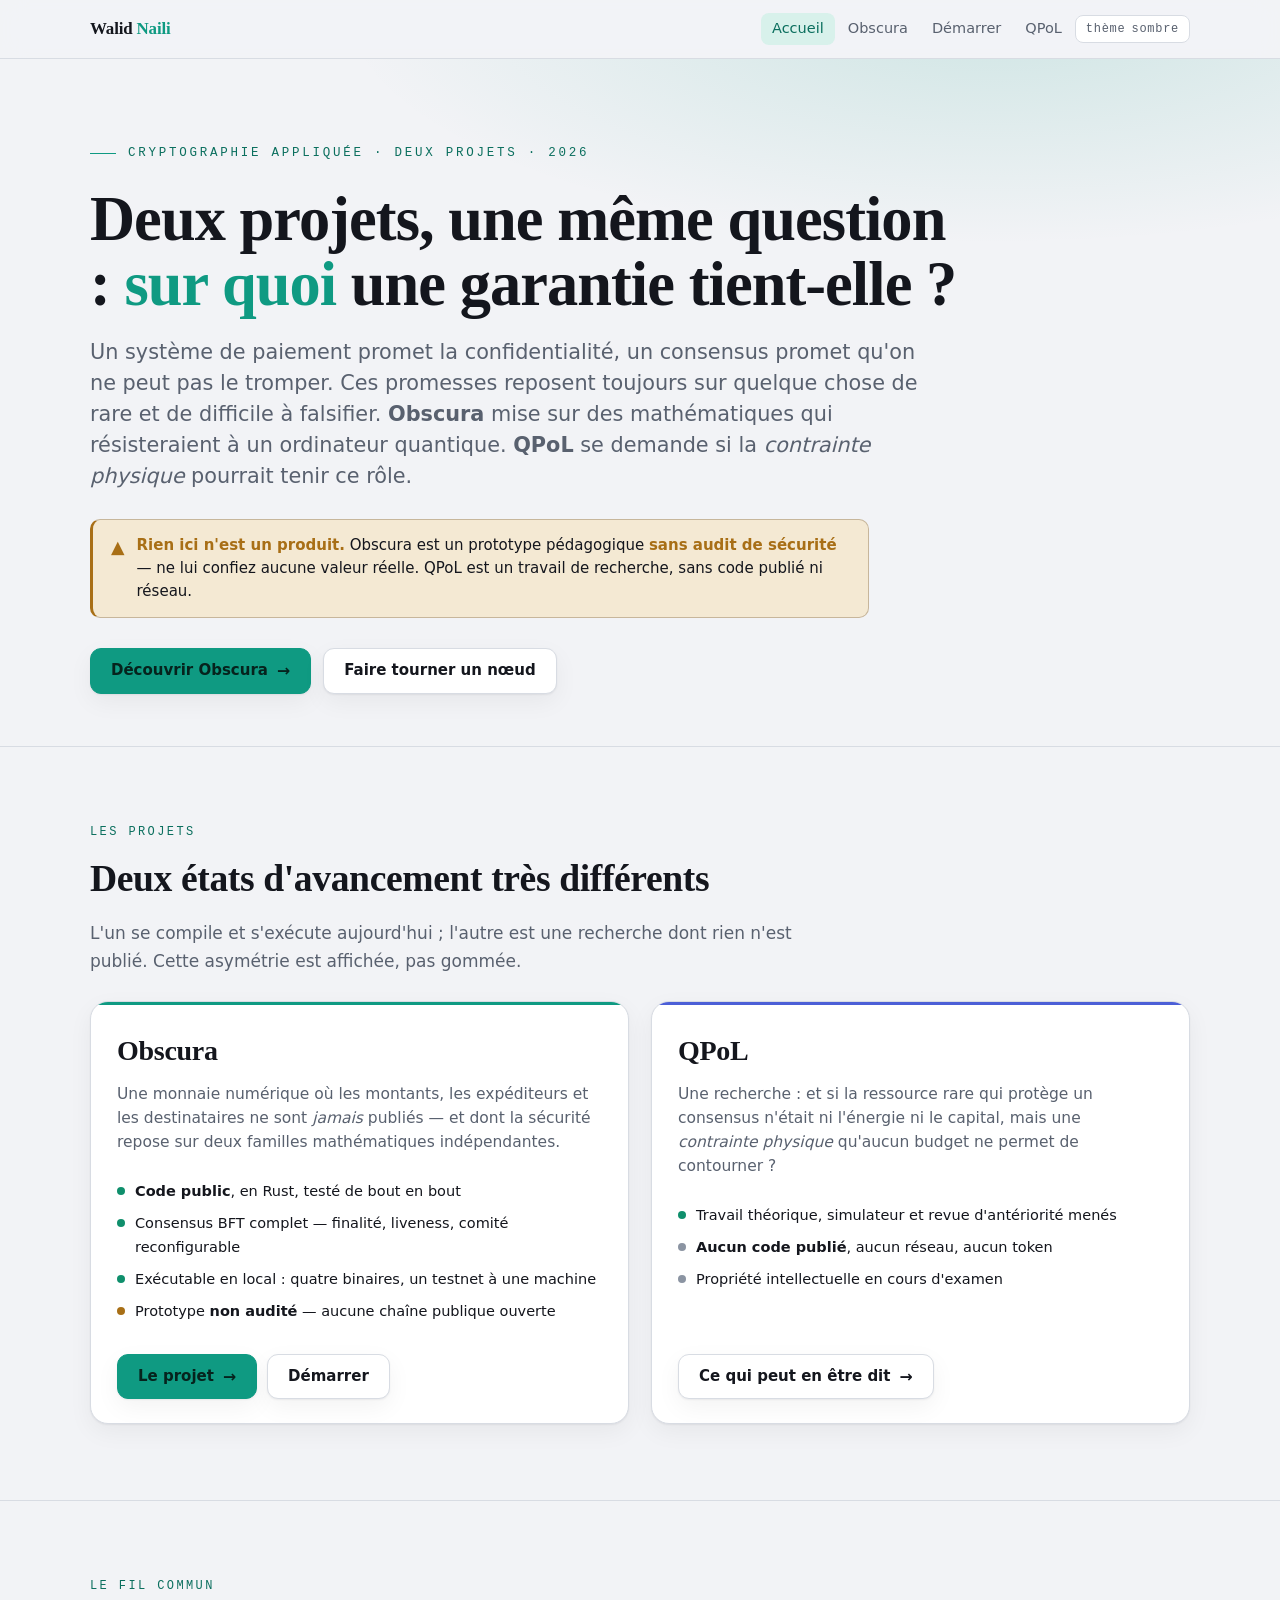
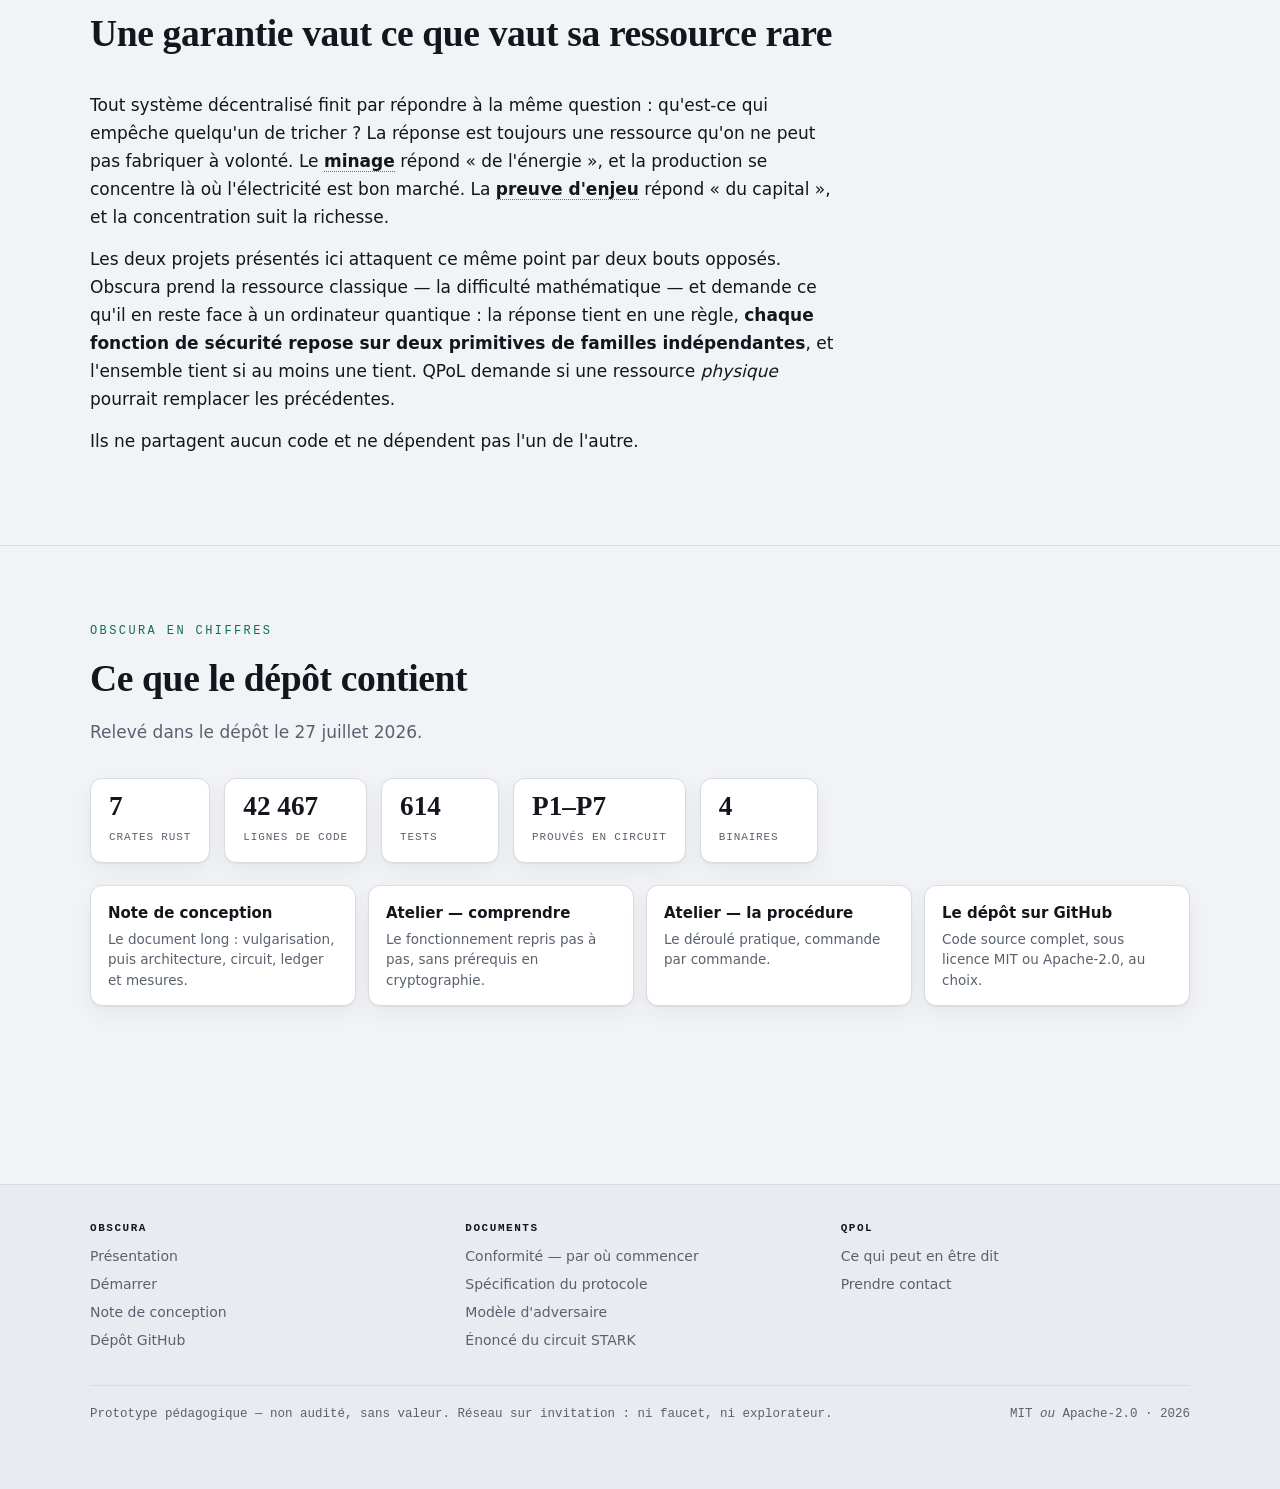
==== docs/index.html @ a866b787 "feat(site): site vitrine bilingue — pages françaises Quatre pages statiques servies depuis docs/ (Pa" ====
<!doctype html>
<html lang="fr">
<head>
<meta charset="utf-8">
<meta name="viewport" content="width=device-width, initial-scale=1">
<title>Walid Naili — Obscura &amp; QPoL, cryptographie appliquée</title>
<meta name="description" content="Deux projets de cryptographie appliquée : Obscura, prototype de monnaie post-quantique conçue pour la confidentialité (Rust, code public) ; QPoL, recherche sur la ressource rare qui protège un consensus.">
<meta name="color-scheme" content="light dark">
<link rel="stylesheet" href="assets/site.css">
</head>
<body>

<a class="skip" href="#contenu">Aller au contenu</a>

<div class="topbar">
  <div class="shell">
    <a class="brand" href="index.html">Walid <span>Naili</span></a>
    <nav class="topnav" aria-label="Navigation principale">
      <a href="index.html" aria-current="page">Accueil</a>
      <a href="obscura.html">Obscura</a>
      <a href="demarrer.html">Démarrer</a>
      <a href="qpol.html">QPoL</a>
      <button type="button" class="ctrl" data-theme-toggle aria-pressed="false">
        thème <span data-theme-label>sombre</span>
      </button>
    </nav>
  </div>
</div>

<header class="hero">
  <div class="shell">
    <p class="eyebrow rise">Cryptographie appliquée &middot; Deux projets &middot; 2026</p>
    <h1 class="title serif rise">Deux projets, une même question : <em>sur quoi</em> une garantie tient-elle&nbsp;?</h1>
    <p class="lede rise">
      Un système de paiement promet la confidentialité, un consensus promet qu'on ne peut
      pas le tromper. Ces promesses reposent toujours sur quelque chose de rare et de
      difficile à falsifier. <strong>Obscura</strong> mise sur des mathématiques qui
      résisteraient à un ordinateur quantique. <strong>QPoL</strong> se demande si la
      <em>contrainte physique</em> pourrait tenir ce rôle.
    </p>
    <div class="warn rise">
      <span class="ico" aria-hidden="true">▲</span>
      <p>
        <strong>Rien ici n'est un produit.</strong> Obscura est un prototype pédagogique
        <strong>sans audit de sécurité</strong> — ne lui confiez aucune valeur réelle.
        QPoL est un travail de recherche, sans code publié ni réseau.
      </p>
    </div>
    <div class="cta-row rise">
      <a class="btn primary" href="obscura.html">Découvrir Obscura <span class="arr" aria-hidden="true">→</span></a>
      <a class="btn" href="demarrer.html">Faire tourner un nœud</a>
    </div>
  </div>
</header>

<main id="contenu">

<section class="band">
  <div class="shell">
    <div class="band-head">
      <div class="k">Les projets</div>
      <h2 class="serif">Deux états d'avancement très différents</h2>
      <p class="sub">
        L'un se compile et s'exécute aujourd'hui ; l'autre est une recherche
        dont rien n'est publié. Cette asymétrie est affichée, pas gommée.
      </p>
    </div>

    <div class="projects">

      <article class="project">
        <h3 class="serif">Obscura</h3>
        <p class="tagline">
          Une monnaie numérique où les montants, les expéditeurs et les destinataires
          ne sont <em>jamais</em> publiés — et dont la sécurité repose sur deux familles
          mathématiques indépendantes.
        </p>
        <ul class="facts">
          <li><span class="dot done" aria-hidden="true"></span><span><strong>Code public</strong>, en Rust, testé de bout en bout</span></li>
          <li><span class="dot done" aria-hidden="true"></span><span>Consensus BFT complet — finalité, liveness, comité reconfigurable</span></li>
          <li><span class="dot done" aria-hidden="true"></span><span>Exécutable en local : quatre binaires, un testnet à une machine</span></li>
          <li><span class="dot attn" aria-hidden="true"></span><span>Prototype <strong>non audité</strong> — aucune chaîne publique ouverte</span></li>
        </ul>
        <div class="foot">
          <a class="btn primary" href="obscura.html">Le projet <span class="arr" aria-hidden="true">→</span></a>
          <a class="btn" href="demarrer.html">Démarrer</a>
        </div>
      </article>

      <article class="project qpol-scope">
        <h3 class="serif">QPoL</h3>
        <p class="tagline">
          Une recherche : et si la ressource rare qui protège un consensus n'était ni
          l'énergie ni le capital, mais une <em>contrainte physique</em> qu'aucun budget
          ne permet de contourner&nbsp;?
        </p>
        <ul class="facts">
          <li><span class="dot done" aria-hidden="true"></span><span>Travail théorique, simulateur et revue d'antériorité menés</span></li>
          <li><span class="dot todo" aria-hidden="true"></span><span><strong>Aucun code publié</strong>, aucun réseau, aucun token</span></li>
          <li><span class="dot todo" aria-hidden="true"></span><span>Propriété intellectuelle en cours d'examen</span></li>
        </ul>
        <div class="foot">
          <a class="btn" href="qpol.html">Ce qui peut en être dit <span class="arr" aria-hidden="true">→</span></a>
        </div>
      </article>

    </div>
  </div>
</section>

<section class="band">
  <div class="shell">
    <div class="band-head">
      <div class="k">Le fil commun</div>
      <h2 class="serif">Une garantie vaut ce que vaut sa ressource rare</h2>
    </div>
    <div class="col">
      <p>
        Tout système décentralisé finit par répondre à la même question : qu'est-ce qui
        empêche quelqu'un de tricher&nbsp;? La réponse est toujours une ressource qu'on ne
        peut pas fabriquer à volonté. Le <em class="term">minage</em> répond « de l'énergie »,
        et la production se concentre là où l'électricité est bon marché. La
        <em class="term">preuve d'enjeu</em> répond « du capital », et la concentration suit
        la richesse.
      </p>
      <p>
        Les deux projets présentés ici attaquent ce même point par deux bouts opposés.
        Obscura prend la ressource classique — la difficulté mathématique — et demande ce
        qu'il en reste face à un ordinateur quantique : la réponse tient en une règle,
        <strong>chaque fonction de sécurité repose sur deux primitives de familles
        indépendantes</strong>, et l'ensemble tient si au moins une tient. QPoL demande si
        une ressource <em>physique</em> pourrait remplacer les précédentes.
      </p>
      <p>
        Ils ne partagent aucun code et ne dépendent pas l'un de l'autre.
      </p>
    </div>
  </div>
</section>

<section class="band">
  <div class="shell">
    <div class="band-head">
      <div class="k">Obscura en chiffres</div>
      <h2 class="serif">Ce que le dépôt contient</h2>
      <p class="sub">Relevé dans le dépôt le 27 juillet 2026.</p>
    </div>
    <div class="stat-row">
      <div class="stat"><b>7</b><span>crates Rust</span></div>
      <div class="stat"><b>42&nbsp;467</b><span>lignes de code</span></div>
      <div class="stat"><b>614</b><span>tests</span></div>
      <div class="stat"><b>P1–P7</b><span>prouvés en circuit</span></div>
      <div class="stat"><b>4</b><span>binaires</span></div>
    </div>
    <div class="linklist">
      <a href="obscura-overview.html">
        <span class="n">Note de conception</span>
        <span class="d">Le document long : vulgarisation, puis architecture, circuit, ledger et mesures.</span>
      </a>
      <a href="obscura-atelier.html">
        <span class="n">Atelier — comprendre</span>
        <span class="d">Le fonctionnement repris pas à pas, sans prérequis en cryptographie.</span>
      </a>
      <a href="obscura-atelier-pratique.html">
        <span class="n">Atelier — la procédure</span>
        <span class="d">Le déroulé pratique, commande par commande.</span>
      </a>
      <a href="https://github.com/nailiwalid-del/obscura">
        <span class="n">Le dépôt sur GitHub</span>
        <span class="d">Code source complet, sous licence MIT ou Apache-2.0, au choix.</span>
      </a>
    </div>
  </div>
</section>

</main>

<footer class="footer">
  <div class="shell">
    <div class="cols">
      <div>
        <h5>Obscura</h5>
        <ul>
          <li><a href="obscura.html">Présentation</a></li>
          <li><a href="demarrer.html">Démarrer</a></li>
          <li><a href="obscura-overview.html">Note de conception</a></li>
          <li><a href="https://github.com/nailiwalid-del/obscura">Dépôt GitHub</a></li>
        </ul>
      </div>
      <div>
        <h5>Documents</h5>
        <ul>
          <li><a href="https://github.com/nailiwalid-del/obscura/blob/master/docs/CONFORMITE.md">Conformité — par où commencer</a></li>
          <li><a href="https://github.com/nailiwalid-del/obscura/blob/master/docs/PROTOCOL.md">Spécification du protocole</a></li>
          <li><a href="https://github.com/nailiwalid-del/obscura/blob/master/docs/THREAT_MODEL.md">Modèle d'adversaire</a></li>
          <li><a href="https://github.com/nailiwalid-del/obscura/blob/master/docs/STARK_STATEMENT.md">Énoncé du circuit STARK</a></li>
        </ul>
      </div>
      <div>
        <h5>QPoL</h5>
        <ul>
          <li><a href="qpol.html">Ce qui peut en être dit</a></li>
          <li><a href="https://github.com/nailiwalid-del">Prendre contact</a></li>
        </ul>
      </div>
    </div>
    <div class="bottom">
      <span class="mono">Prototype pédagogique — non audité, sans valeur. Réseau sur invitation : ni faucet, ni explorateur.</span>
      <span class="mono">MIT <em>ou</em> Apache-2.0 &middot; <span data-year>2026</span></span>
    </div>
  </div>
</footer>

<script src="assets/site.js"></script>
</body>
</html>
---- docs/assets/site.css ----
/* ============================================================================
   Site vitrine Obscura + QPoL — feuille partagée.

   Les jetons (couleurs, typo, ombres) sont REPRIS de docs/obscura-overview.html
   pour qu'un visiteur qui passe du site à l'overview ne change pas d'univers
   visuel. Ne pas les diverger sans changer les deux.

   Aucune dépendance externe : polices système uniquement, aucun CDN, aucun
   @import distant. Le site doit s'ouvrir en file:// comme en https://.
   ========================================================================= */

:root{
  --ink:#14161d; --paper:#f2f3f6; --surface:#ffffff; --surface-2:#e9ebf0;
  --muted:#59616f; --line:#d8dce3; --accent:#0f9a82; --accent-ink:#0b6f5e;
  --accent-soft:#d8f1eb; --secret:#a86f16; --secret-soft:#f4e9d3;
  --done:#0f8f6c; --pending:#8b94a2; --code-bg:#eef1f5;
  --shadow:0 1px 2px rgba(20,22,29,.06),0 8px 24px rgba(20,22,29,.05);
  /* QPoL — teinte FROIDE, volontairement distincte du teal d'Obscura :
     les deux projets ne partagent aucun code, la couleur ne doit pas
     laisser croire que QPoL est un module d'Obscura. */
  --qpol:#4c5fd7; --qpol-ink:#3547b8; --qpol-soft:#e0e4fb;
  --on-accent:#06231d; --on-qpol:#ffffff;
}
@media (prefers-color-scheme:dark){
  :root{
    --ink:#e7eaf1; --paper:#0c0e13; --surface:#14171f; --surface-2:#1b1f2a;
    --muted:#98a2b2; --line:#272c38; --accent:#2fd0b0; --accent-ink:#54e0c4;
    --accent-soft:#123029; --secret:#e2ac52; --secret-soft:#2b2415;
    --done:#33c99a; --pending:#69727f; --code-bg:#161a22;
    --shadow:0 1px 2px rgba(0,0,0,.4),0 10px 30px rgba(0,0,0,.35);
    --qpol:#8b9bff; --qpol-ink:#a6b2ff; --qpol-soft:#1a1e3a;
    --on-accent:#06231d; --on-qpol:#0a0d1f;
  }
}
:root[data-theme="light"]{
  --ink:#14161d; --paper:#f2f3f6; --surface:#ffffff; --surface-2:#e9ebf0;
  --muted:#59616f; --line:#d8dce3; --accent:#0f9a82; --accent-ink:#0b6f5e;
  --accent-soft:#d8f1eb; --secret:#a86f16; --secret-soft:#f4e9d3;
  --done:#0f8f6c; --pending:#8b94a2; --code-bg:#eef1f5;
  --shadow:0 1px 2px rgba(20,22,29,.06),0 8px 24px rgba(20,22,29,.05);
  --qpol:#4c5fd7; --qpol-ink:#3547b8; --qpol-soft:#e0e4fb;
  --on-accent:#06231d; --on-qpol:#ffffff;
}
:root[data-theme="dark"]{
  --ink:#e7eaf1; --paper:#0c0e13; --surface:#14171f; --surface-2:#1b1f2a;
  --muted:#98a2b2; --line:#272c38; --accent:#2fd0b0; --accent-ink:#54e0c4;
  --accent-soft:#123029; --secret:#e2ac52; --secret-soft:#2b2415;
  --done:#33c99a; --pending:#69727f; --code-bg:#161a22;
  --shadow:0 1px 2px rgba(0,0,0,.4),0 10px 30px rgba(0,0,0,.35);
  --qpol:#8b9bff; --qpol-ink:#a6b2ff; --qpol-soft:#1a1e3a;
    --on-accent:#06231d; --on-qpol:#0a0d1f;
}

/* Portée QPoL : bascule l'accent local sans dupliquer les composants. */
.qpol-scope{--accent:var(--qpol); --accent-ink:var(--qpol-ink); --accent-soft:var(--qpol-soft); --on-accent:var(--on-qpol)}

*{box-sizing:border-box}
html{scroll-behavior:smooth}
@media (prefers-reduced-motion:reduce){html{scroll-behavior:auto}}
body{
  margin:0; background:var(--paper); color:var(--ink); min-height:100vh;
  font-family:-apple-system,system-ui,"Segoe UI",Roboto,sans-serif;
  font-size:17px; line-height:1.65; -webkit-font-smoothing:antialiased;
}
.serif{font-family:Georgia,"Iowan Old Style","Times New Roman",serif}
.mono{font-family:ui-monospace,"SF Mono","Cascadia Code",Menlo,Consolas,monospace}
.shell{max-width:1180px; margin:0 auto; padding:0 clamp(18px,4vw,40px)}
.col{max-width:70ch}
img{max-width:100%; height:auto}

a{color:var(--accent-ink)}
a:hover{text-decoration-thickness:2px}
:focus-visible{outline:2px solid var(--accent); outline-offset:2px; border-radius:3px}

/* Saut au contenu — premier élément focusable, invisible jusqu'au focus. */
.skip{
  position:absolute; left:-9999px; top:0; z-index:100;
  background:var(--surface); color:var(--ink); padding:10px 16px;
  border:1px solid var(--accent); border-radius:0 0 10px 0;
}
.skip:focus{left:0}

/* ---------------------------------------------------------------- chrome -- */
.topbar{
  position:sticky; top:0; z-index:50;
  background:color-mix(in srgb,var(--paper) 88%,transparent);
  backdrop-filter:saturate(180%) blur(12px);
  border-bottom:1px solid var(--line);
}
.topbar .shell{display:flex; align-items:center; gap:18px; min-height:58px; flex-wrap:wrap}
.brand{
  font-family:Georgia,serif; font-weight:700; font-size:1.06rem;
  text-decoration:none; color:var(--ink); letter-spacing:-.01em; margin-right:2px;
}
.brand span{color:var(--accent)}
.topnav{display:flex; gap:2px; flex-wrap:wrap; margin-left:auto; align-items:center}
.topnav a{
  text-decoration:none; color:var(--muted); font-size:14.5px;
  padding:7px 11px; border-radius:8px; line-height:1.2;
}
.topnav a:hover{color:var(--ink); background:var(--surface-2)}
.topnav a[aria-current="page"]{color:var(--accent-ink); background:var(--accent-soft)}
.topnav a.off{color:var(--pending); cursor:default}
.topnav a.off:hover{background:transparent; color:var(--pending)}

.ctrl{
  font-family:ui-monospace,Menlo,monospace; font-size:12px; letter-spacing:.06em;
  background:var(--surface); color:var(--muted); border:1px solid var(--line);
  border-radius:8px; padding:6px 10px; cursor:pointer; line-height:1.2;
  text-decoration:none; display:inline-flex; align-items:center; gap:6px;
}
.ctrl:hover{color:var(--ink); border-color:var(--accent)}

/* ------------------------------------------------------------------ hero -- */
header.hero{
  border-bottom:1px solid var(--line);
  background:
    radial-gradient(1100px 400px at 78% -8%, color-mix(in srgb, var(--accent) 16%, transparent), transparent 60%),
    var(--paper);
}
.hero .shell{padding-top:clamp(40px,8vw,84px); padding-bottom:clamp(32px,5vw,52px)}
.eyebrow{
  font-family:ui-monospace,Menlo,monospace; font-size:12.5px; letter-spacing:.22em;
  text-transform:uppercase; color:var(--accent-ink); margin:0 0 22px;
  display:flex; align-items:center; gap:12px;
}
.eyebrow::before{content:""; width:26px; height:1px; background:var(--accent); flex:none}
h1.title{
  font-family:Georgia,serif; font-weight:700; letter-spacing:-.015em;
  font-size:clamp(2.1rem,5.6vw,3.9rem); line-height:1.05; margin:0; text-wrap:balance;
}
h1.title em{font-style:normal; color:var(--accent)}
.lede{
  font-size:clamp(1.06rem,2.1vw,1.3rem); color:var(--muted);
  max-width:64ch; margin:20px 0 0; line-height:1.5;
}

/* Bandeau d'avertissement — en HERO, jamais en pied de page. C'est une
   contrainte de cadrage (prototype non audité), pas une décoration. */
.warn{
  display:flex; gap:12px; align-items:flex-start; margin:26px 0 0;
  background:var(--secret-soft); border:1px solid color-mix(in srgb,var(--secret) 35%,var(--line));
  border-left:3px solid var(--secret); border-radius:10px; padding:14px 18px;
  max-width:72ch;
}
.warn .ico{color:var(--secret); font-size:1.1rem; line-height:1.5; flex:none}
.warn p{margin:0; font-size:15px; line-height:1.55}
.warn strong{color:var(--secret)}

.stat-row{display:flex; flex-wrap:wrap; gap:14px; margin-top:32px}
.stat{background:var(--surface); border:1px solid var(--line); border-radius:12px; padding:14px 18px; box-shadow:var(--shadow); min-width:118px}
.stat b{display:block; font-family:Georgia,serif; font-size:1.7rem; line-height:1; font-variant-numeric:tabular-nums}
.stat span{font-family:ui-monospace,Menlo,monospace; font-size:11px; letter-spacing:.08em; text-transform:uppercase; color:var(--muted)}
.stat small{font-size:.5em; font-family:-apple-system,system-ui,sans-serif}

.cta-row{display:flex; flex-wrap:wrap; gap:12px; margin-top:30px}
.btn{
  display:inline-flex; align-items:center; gap:9px; text-decoration:none;
  border-radius:11px; padding:12px 20px; font-size:15px; font-weight:600;
  border:1px solid var(--line); background:var(--surface); color:var(--ink);
  box-shadow:var(--shadow); line-height:1.3;
}
.btn:hover{border-color:var(--accent)}
/* La couleur du TEXTE sur fond accentué suit la palette, elle n'est pas figée :
   le teal d'Obscura est clair et veut de l'encre sombre, l'indigo de QPoL est
   sombre et veut du blanc. Un `color` en dur ici tombait à 3,1:1 sur QPoL. */
.btn.primary{background:var(--accent); border-color:var(--accent); color:var(--on-accent)}
.btn.primary:hover{filter:brightness(1.06)}
.btn .arr{font-size:1.05em; line-height:1}

/* ----------------------------------------------------------------- corps -- */
main{padding-bottom:80px; min-width:0}
section.band{padding:clamp(44px,7vw,76px) 0; border-bottom:1px solid var(--line)}
section.band:last-of-type{border-bottom:none}
.band-head{margin-bottom:26px; max-width:72ch}
.band-head .k{font-family:ui-monospace,Menlo,monospace; font-size:12px; letter-spacing:.2em; text-transform:uppercase; color:var(--accent-ink)}
.band-head h2{font-family:Georgia,serif; font-weight:700; font-size:clamp(1.6rem,3.6vw,2.35rem); margin:.15em 0 0; letter-spacing:-.01em; text-wrap:balance}
.band-head .sub{color:var(--muted); margin:.5em 0 0; max-width:66ch}

h3{font-family:Georgia,serif; font-weight:700; font-size:1.4rem; margin:40px 0 4px; letter-spacing:-.01em; scroll-margin-top:74px}
h4{font-size:1.05rem; margin:24px 0 2px; font-weight:650}
p{margin:14px 0}
ul,ol{padding-left:1.3em} li{margin:7px 0}
.col p,.col ul,.col ol{max-width:70ch}
em.term{font-style:normal; font-weight:600; color:var(--ink); border-bottom:1.5px dotted var(--accent)}
code{font-family:ui-monospace,Menlo,monospace; font-size:.86em; background:var(--code-bg); padding:.12em .4em; border-radius:5px; border:1px solid var(--line)}

/* --------------------------------------------------------------- cartes --- */
.cards{display:grid; grid-template-columns:repeat(auto-fit,minmax(min(230px,100%),1fr)); gap:16px; margin:24px 0}
.card{background:var(--surface); border:1px solid var(--line); border-radius:14px; padding:20px; box-shadow:var(--shadow)}
.card .ico{font-size:1.5rem; line-height:1}
.card h4{margin:12px 0 2px; font-family:Georgia,serif; font-size:1.15rem}
.card p{margin:6px 0 0; font-size:15px; color:var(--muted); line-height:1.55}

/* Carte de projet — l'élément central du hub. */
.projects{display:grid; grid-template-columns:repeat(auto-fit,minmax(min(300px,100%),1fr)); gap:22px; margin:8px 0 0}
.project{
  position:relative; display:flex; flex-direction:column;
  background:var(--surface); border:1px solid var(--line); border-radius:18px;
  padding:26px 26px 24px; box-shadow:var(--shadow); overflow:hidden;
}
.project::before{content:""; position:absolute; inset:0 0 auto 0; height:3px; background:var(--accent)}
.project h3{margin:0; font-size:1.75rem}
.project .tagline{color:var(--muted); margin:8px 0 0; font-size:15.5px; line-height:1.55}
.project .facts{list-style:none; padding:0; margin:18px 0 0}
.project .facts li{display:flex; gap:10px; align-items:baseline; font-size:14.5px; margin:8px 0}
.project .facts .dot{width:8px; height:8px; border-radius:50%; flex:none; transform:translateY(-1px)}
.project .foot{margin-top:auto; padding-top:22px; display:flex; gap:10px; flex-wrap:wrap}

/* -------------------------------------------------------------- callouts -- */
.callout{border:1px solid var(--line); border-left:3px solid var(--accent); background:var(--surface); border-radius:10px; padding:16px 20px; margin:22px 0; box-shadow:var(--shadow); max-width:72ch}
.callout.secret{border-left-color:var(--secret)}
.callout .lab{font-family:ui-monospace,Menlo,monospace; font-size:11px; letter-spacing:.14em; text-transform:uppercase; color:var(--accent-ink); display:block; margin-bottom:6px}
.callout.secret .lab{color:var(--secret)}
.callout p:first-of-type{margin-top:0} .callout p:last-child{margin-bottom:0}

/* ------------------------------------------------------------------ code -- */
.cmd{position:relative; margin:18px 0; max-width:none}
.cmd-head{
  display:flex; align-items:center; gap:10px; justify-content:space-between;
  background:var(--surface-2); border:1px solid var(--line); border-bottom:none;
  border-radius:12px 12px 0 0; padding:8px 12px 8px 15px;
}
.cmd-head .t{font-family:ui-monospace,Menlo,monospace; font-size:11.5px; letter-spacing:.1em; text-transform:uppercase; color:var(--muted)}
.cmd pre{
  margin:0; overflow-x:auto; background:var(--code-bg);
  border:1px solid var(--line); border-radius:0 0 12px 12px;
  padding:16px 18px; font-size:13.6px; line-height:1.65;
}
.cmd pre code{background:none; border:none; padding:0; font-size:inherit; white-space:pre}
.cmd pre .c{color:var(--muted)}                   /* commentaire */
.cmd pre .p{color:var(--accent-ink); font-weight:600} /* nom de binaire */
.copy{
  font-family:ui-monospace,Menlo,monospace; font-size:11px; letter-spacing:.06em;
  background:var(--surface); color:var(--muted); border:1px solid var(--line);
  border-radius:7px; padding:5px 10px; cursor:pointer; flex:none;
}
.copy:hover{color:var(--accent-ink); border-color:var(--accent)}
.copy[data-done="1"]{color:var(--done); border-color:var(--done)}

/* --------------------------------------------------------------- tableau -- */
.tbl-wrap{overflow-x:auto; margin:22px 0; border:1px solid var(--line); border-radius:12px; box-shadow:var(--shadow)}
table{border-collapse:collapse; width:100%; font-size:14.5px; background:var(--surface)}
th,td{text-align:left; padding:11px 15px; border-bottom:1px solid var(--line); vertical-align:top}
th{font-family:ui-monospace,Menlo,monospace; font-size:11px; letter-spacing:.08em; text-transform:uppercase; color:var(--muted); background:var(--surface-2)}
tr:last-child td{border-bottom:none}
td code{white-space:nowrap}

/* ---------------------------------------------------------------- limites -- */
.limits{counter-reset:lim; margin:24px 0; display:grid; gap:14px}
.limit{
  position:relative; background:var(--surface); border:1px solid var(--line);
  border-radius:13px; padding:18px 20px 18px 58px; box-shadow:var(--shadow); max-width:74ch;
}
.limit::before{
  counter-increment:lim; content:counter(lim);
  position:absolute; left:18px; top:18px;
  font-family:Georgia,serif; font-size:1.3rem; font-weight:700; line-height:1;
  color:var(--secret); width:26px; text-align:center;
}
.limit h4{margin:0 0 4px; font-size:1.02rem}
.limit p{margin:0; font-size:14.8px; color:var(--muted); line-height:1.6}
.limit p + p{margin-top:8px}

/* ------------------------------------------------------------------ tags -- */
.tag{display:inline-block; font-family:ui-monospace,Menlo,monospace; font-size:11px; padding:2px 9px; border-radius:20px; border:1px solid var(--line); background:var(--surface-2); color:var(--muted); letter-spacing:.05em}
.tag.ok{color:var(--done); border-color:color-mix(in srgb,var(--done) 40%,var(--line))}
.tag.wip{color:var(--secret); border-color:color-mix(in srgb,var(--secret) 40%,var(--line))}
.dot{width:9px; height:9px; border-radius:50%; flex:none; display:inline-block}
.dot.done{background:var(--done)} .dot.todo{background:var(--pending)}
/* `attn`, PAS `warn` : `.warn` est le bandeau d'avertissement du hero
   (display:flex + padding) et écraserait la taille de la pastille. */
.dot.attn{background:var(--secret)}

.steps{counter-reset:st; list-style:none; padding:0; margin:24px 0; display:grid; gap:0}
/* min-width:0 — un élément de grille vaut `min-width:auto` par défaut et refuse
   donc de descendre sous la taille min-content de son contenu. Sans ça, un bloc
   de commande long élargit la ligne et fait défiler LA PAGE au lieu du bloc. */
.steps > li{position:relative; padding:0 0 26px 42px; border-left:2px solid var(--line); margin:0; min-width:0}
.steps > li > *{min-width:0}
.steps > li:last-child{border-left-color:transparent; padding-bottom:0}
.steps > li::before{
  counter-increment:st; content:counter(st);
  position:absolute; left:-15px; top:-2px; width:28px; height:28px;
  border-radius:50%; background:var(--surface); border:1px solid var(--accent);
  color:var(--accent-ink); font-family:ui-monospace,Menlo,monospace; font-size:12.5px;
  display:flex; align-items:center; justify-content:center; font-weight:700;
}
.steps > li h4{margin:0 0 2px; font-size:1.06rem}
.steps > li > p{margin:6px 0}

/* ----------------------------------------------------------------- liens -- */
.linklist{display:grid; grid-template-columns:repeat(auto-fit,minmax(min(250px,100%),1fr)); gap:12px; margin:22px 0}
.linklist a{
  display:block; text-decoration:none; background:var(--surface);
  border:1px solid var(--line); border-radius:12px; padding:15px 17px; box-shadow:var(--shadow);
}
.linklist a:hover{border-color:var(--accent)}
.linklist .n{display:block; color:var(--ink); font-weight:650; font-size:15px}
.linklist .d{display:block; color:var(--muted); font-size:13.5px; margin-top:3px; line-height:1.5}

/* ------------------------------------------------------------------ pied -- */
.footer{border-top:1px solid var(--line); padding:34px 0 64px; color:var(--muted); font-size:14px; background:var(--surface-2)}
.footer .cols{display:grid; grid-template-columns:repeat(auto-fit,minmax(min(210px,100%),1fr)); gap:26px}
.footer h5{margin:0 0 8px; font-family:ui-monospace,Menlo,monospace; font-size:11px; letter-spacing:.14em; text-transform:uppercase; color:var(--ink); font-weight:600}
.footer ul{list-style:none; padding:0; margin:0}
.footer li{margin:5px 0}
.footer a{color:var(--muted); text-decoration:none}
.footer a:hover{color:var(--accent-ink); text-decoration:underline}
.footer .bottom{margin-top:28px; padding-top:18px; border-top:1px solid var(--line); display:flex; gap:14px; flex-wrap:wrap; align-items:center; justify-content:space-between}
.footer .mono{font-size:12.5px}

/* ---------------------------------------------------------------- motion -- */
/* Une seule orchestration au chargement : révélation décalée du hero.
   Rien d'autre ne bouge — le reste du site est un document, pas une démo. */
@media (prefers-reduced-motion:no-preference){
  .rise{animation:rise .62s cubic-bezier(.2,.7,.3,1) backwards}
  .rise:nth-child(1){animation-delay:.02s}
  .rise:nth-child(2){animation-delay:.10s}
  .rise:nth-child(3){animation-delay:.18s}
  .rise:nth-child(4){animation-delay:.26s}
  .rise:nth-child(5){animation-delay:.34s}
  @keyframes rise{from{opacity:0; transform:translateY(9px)}to{opacity:1; transform:none}}
  .project{transition:transform .22s ease, border-color .22s ease, box-shadow .22s ease}
  .project:hover{transform:translateY(-3px); border-color:var(--accent)}
  .btn,.linklist a,.copy{transition:border-color .18s ease, background .18s ease, color .18s ease}
}

/* --------------------------------------------------------------- responsive */
@media(max-width:640px){
  body{font-size:16px}
  .topbar .shell{min-height:52px; gap:10px; padding-top:8px; padding-bottom:8px}
  .topnav{width:100%; margin-left:0; order:3}
  .topnav a{padding:6px 9px; font-size:14px}
  .project{padding:22px 20px}
  .limit{padding:16px 17px 16px 50px}
  .limit::before{left:15px; top:16px}
}

/* ---------------------------------------------------------------- impression */
@media print{
  .topbar,.cta-row,.copy,.skip{display:none}
  body{background:#fff; color:#000; font-size:11pt}
  .project,.card,.callout,.limit,.cmd pre{box-shadow:none}
  section.band{padding:18px 0; break-inside:avoid}
  a[href^="http"]::after{content:" (" attr(href) ")"; font-size:.8em; color:#555}
}
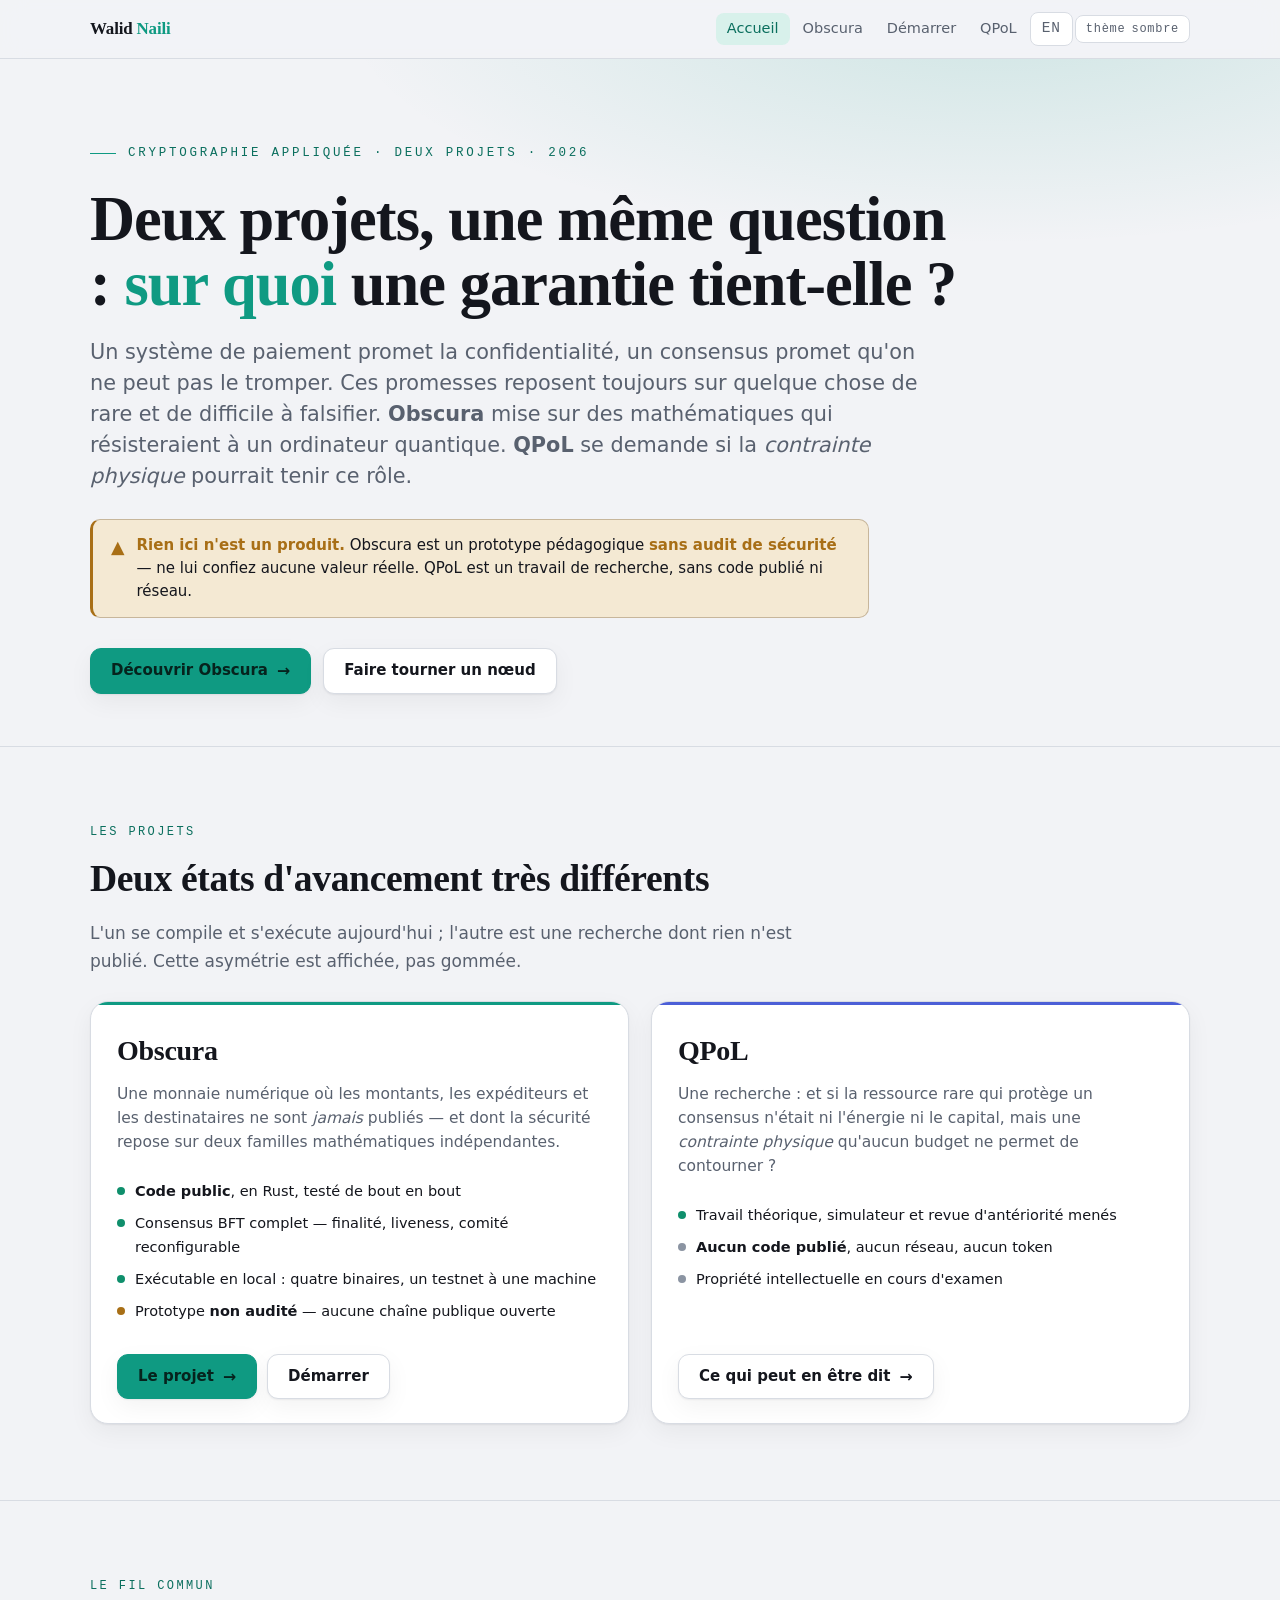
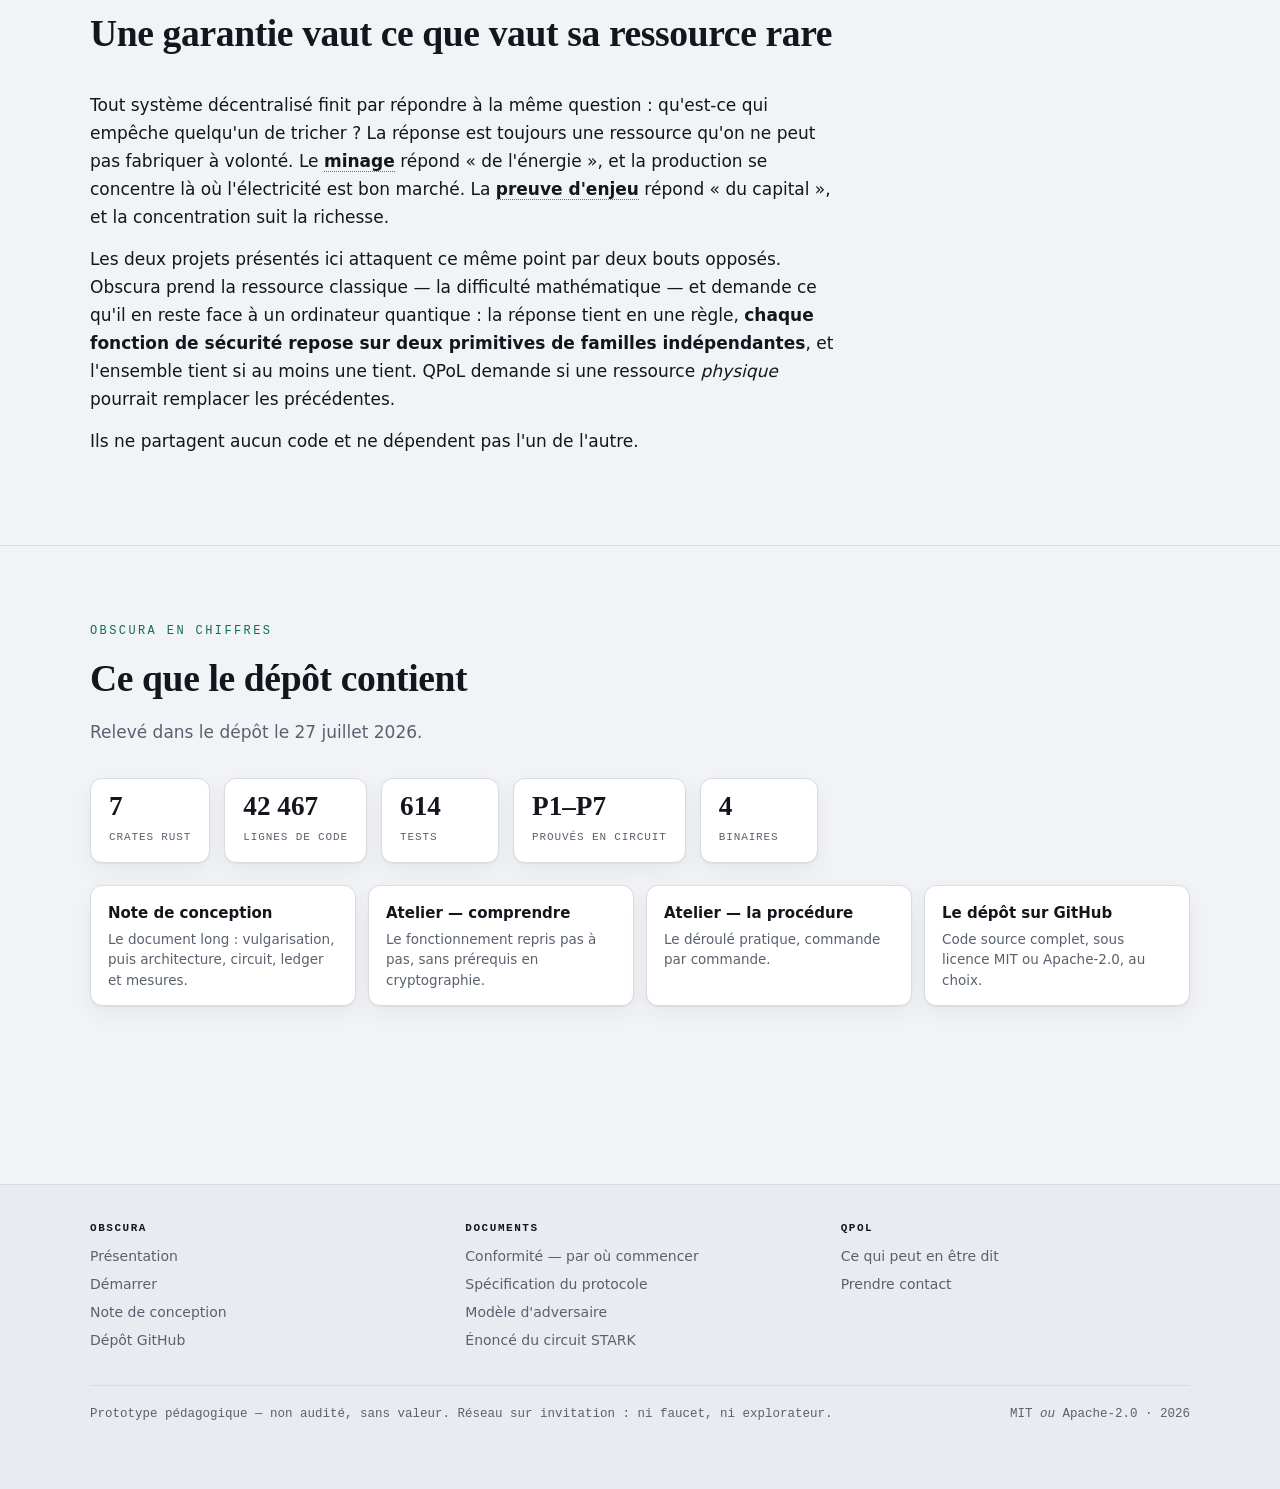
==== commit 3b799d0d: "feat(site): version anglaise et bascule de langue Quatre pages en/ (index, obscura, start, qpol) et " ====
--- a/docs/index.html
+++ b/docs/index.html
@@ -6,6 +6,8 @@
 <title>Walid Naili — Obscura &amp; QPoL, cryptographie appliquée</title>
 <meta name="description" content="Deux projets de cryptographie appliquée : Obscura, prototype de monnaie post-quantique conçue pour la confidentialité (Rust, code public) ; QPoL, recherche sur la ressource rare qui protège un consensus.">
 <meta name="color-scheme" content="light dark">
+<link rel="alternate" hreflang="en" href="en/index.html">
+<link rel="alternate" hreflang="fr" href="index.html">
 <link rel="stylesheet" href="assets/site.css">
 </head>
 <body>
@@ -20,6 +22,7 @@
       <a href="obscura.html">Obscura</a>
       <a href="demarrer.html">Démarrer</a>
       <a href="qpol.html">QPoL</a>
+      <a class="ctrl" href="en/index.html" hreflang="en" lang="en">EN</a>
       <button type="button" class="ctrl" data-theme-toggle aria-pressed="false">
         thème <span data-theme-label>sombre</span>
       </button>
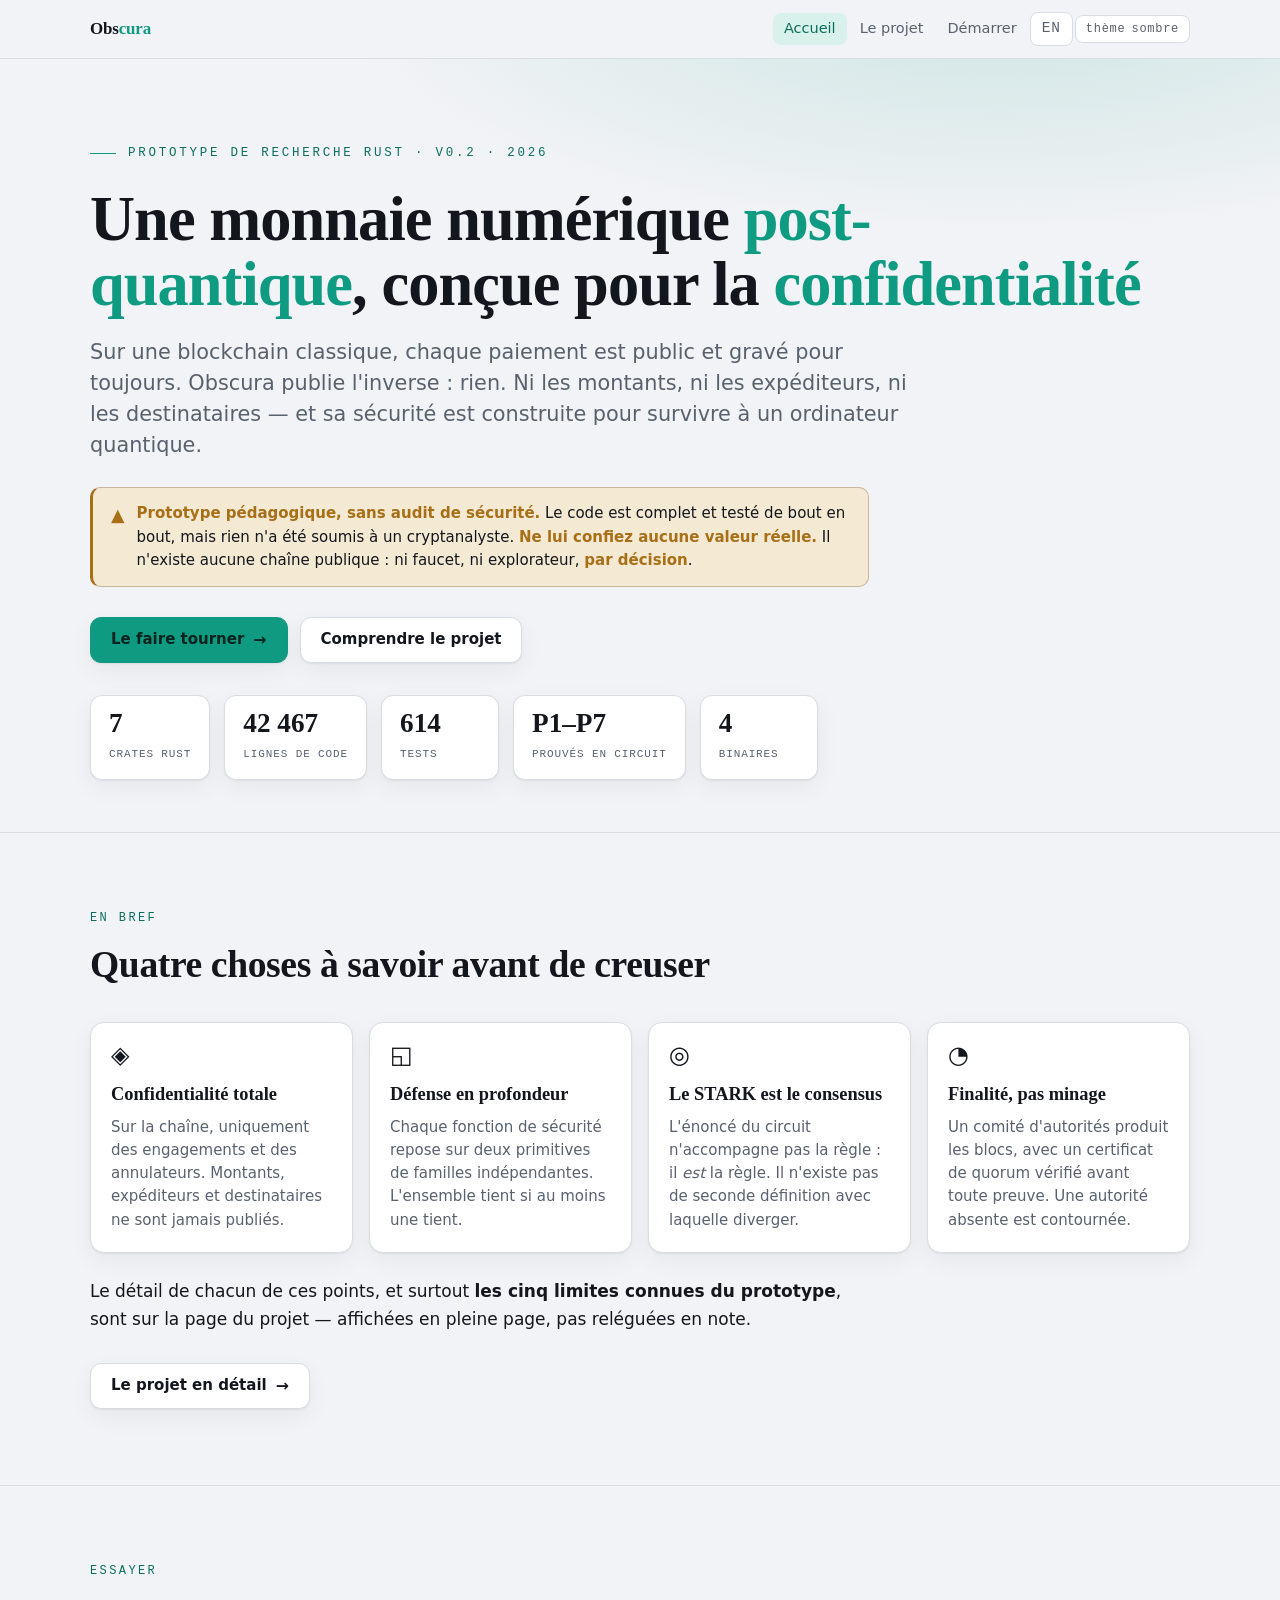
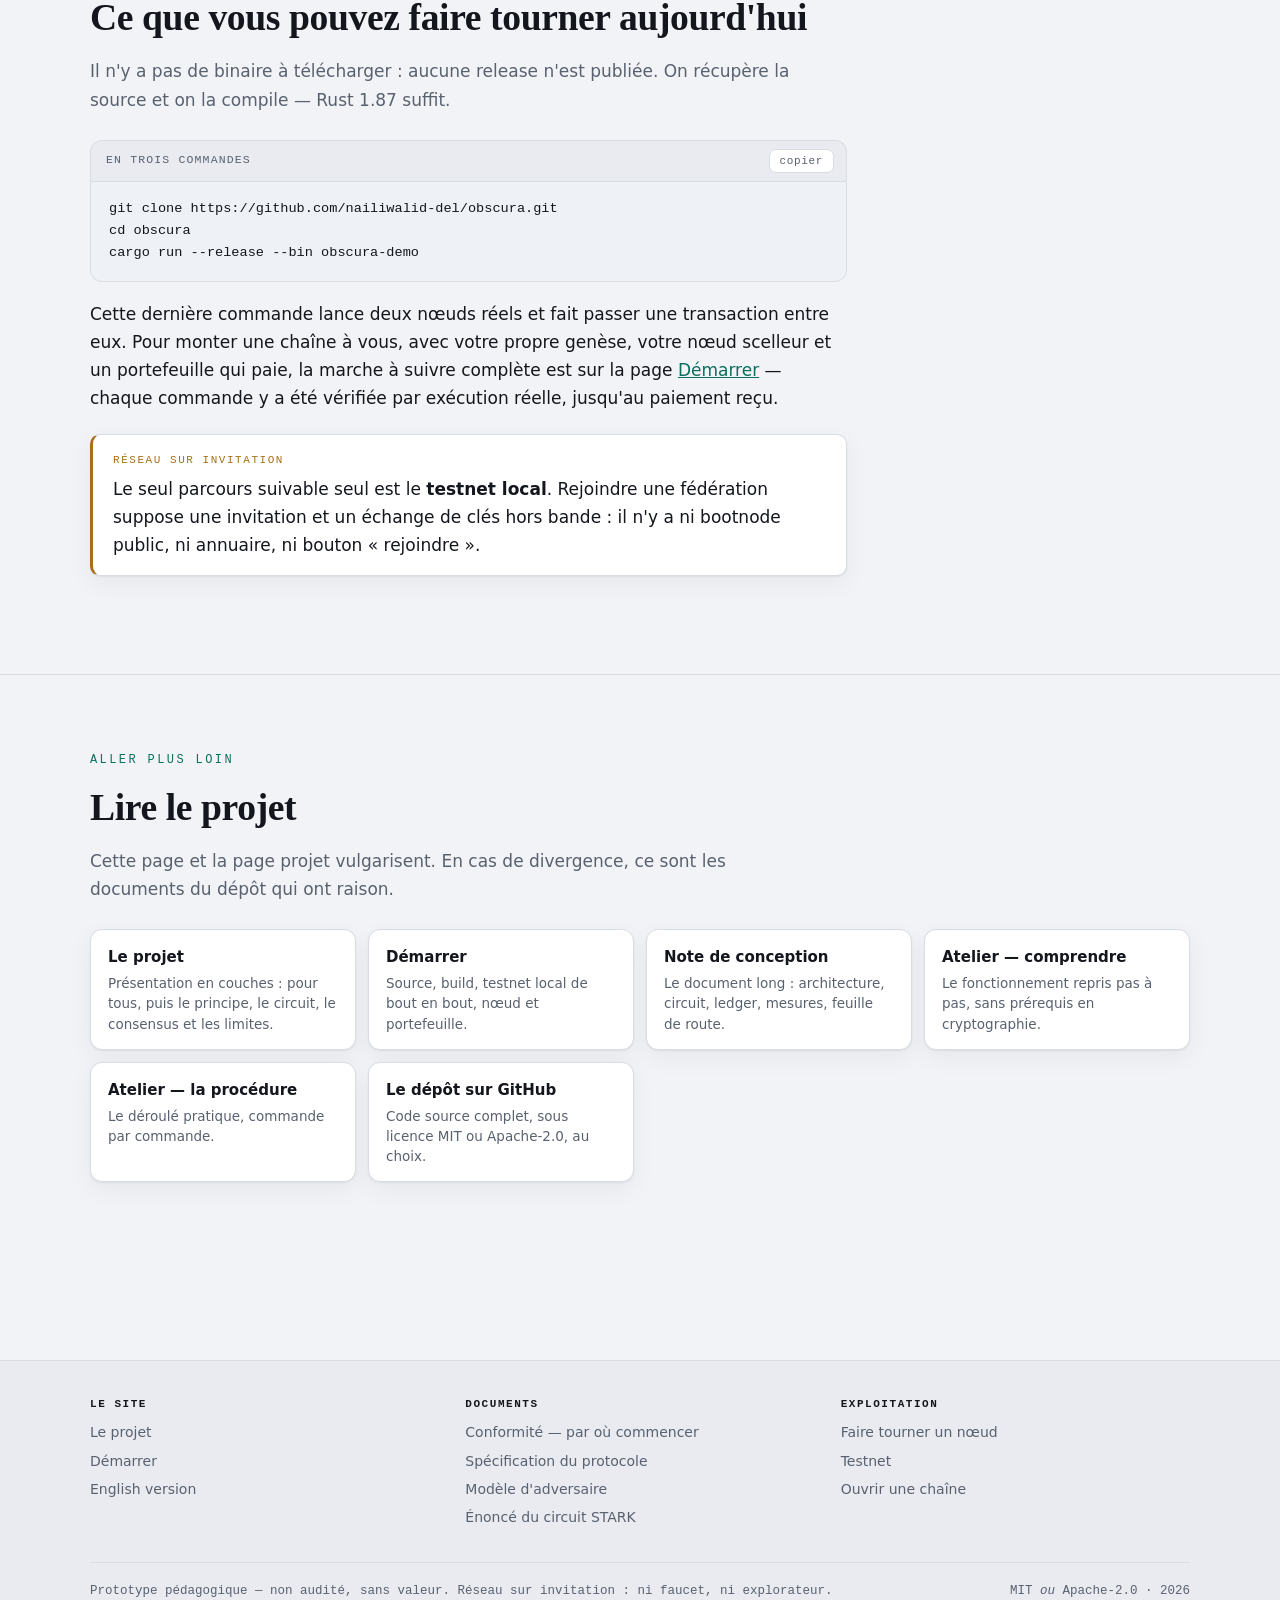
==== commit 7a4b3a81: "feat(site): variante publiable — Obscura seul, sans QPoL Dérivée de `site-vitrine` pour pouvoir publ" ====
--- a/docs/index.html
+++ b/docs/index.html
@@ -3,8 +3,8 @@
 <head>
 <meta charset="utf-8">
 <meta name="viewport" content="width=device-width, initial-scale=1">
-<title>Walid Naili — Obscura &amp; QPoL, cryptographie appliquée</title>
-<meta name="description" content="Deux projets de cryptographie appliquée : Obscura, prototype de monnaie post-quantique conçue pour la confidentialité (Rust, code public) ; QPoL, recherche sur la ressource rare qui protège un consensus.">
+<title>Obscura — monnaie numérique post-quantique conçue pour la confidentialité</title>
+<meta name="description" content="Obscura : prototype Rust d'une monnaie numérique où montants, expéditeurs et destinataires ne sont jamais publiés, bâtie sur la défense en profondeur et un circuit STARK qui définit le consensus.">
 <meta name="color-scheme" content="light dark">
 <link rel="alternate" hreflang="en" href="en/index.html">
 <link rel="alternate" hreflang="fr" href="index.html">
@@ -16,12 +16,11 @@
 
 <div class="topbar">
   <div class="shell">
-    <a class="brand" href="index.html">Walid <span>Naili</span></a>
+    <a class="brand" href="index.html">Obs<span>cura</span></a>
     <nav class="topnav" aria-label="Navigation principale">
       <a href="index.html" aria-current="page">Accueil</a>
-      <a href="obscura.html">Obscura</a>
+      <a href="obscura.html">Le projet</a>
       <a href="demarrer.html">Démarrer</a>
-      <a href="qpol.html">QPoL</a>
       <a class="ctrl" href="en/index.html" hreflang="en" lang="en">EN</a>
       <button type="button" class="ctrl" data-theme-toggle aria-pressed="false">
         thème <span data-theme-label>sombre</span>
@@ -32,133 +31,149 @@
 
 <header class="hero">
   <div class="shell">
-    <p class="eyebrow rise">Cryptographie appliquée &middot; Deux projets &middot; 2026</p>
-    <h1 class="title serif rise">Deux projets, une même question : <em>sur quoi</em> une garantie tient-elle&nbsp;?</h1>
+    <p class="eyebrow rise">Prototype de recherche Rust &middot; v0.2 &middot; 2026</p>
+    <h1 class="title serif rise">Une monnaie numérique <em>post-quantique</em>, conçue pour la <em>confidentialité</em></h1>
     <p class="lede rise">
-      Un système de paiement promet la confidentialité, un consensus promet qu'on ne peut
-      pas le tromper. Ces promesses reposent toujours sur quelque chose de rare et de
-      difficile à falsifier. <strong>Obscura</strong> mise sur des mathématiques qui
-      résisteraient à un ordinateur quantique. <strong>QPoL</strong> se demande si la
-      <em>contrainte physique</em> pourrait tenir ce rôle.
+      Sur une blockchain classique, chaque paiement est public et gravé pour toujours.
+      Obscura publie l'inverse : rien. Ni les montants, ni les expéditeurs, ni les
+      destinataires — et sa sécurité est construite pour survivre à un ordinateur quantique.
     </p>
     <div class="warn rise">
       <span class="ico" aria-hidden="true">▲</span>
       <p>
-        <strong>Rien ici n'est un produit.</strong> Obscura est un prototype pédagogique
-        <strong>sans audit de sécurité</strong> — ne lui confiez aucune valeur réelle.
-        QPoL est un travail de recherche, sans code publié ni réseau.
+        <strong>Prototype pédagogique, sans audit de sécurité.</strong> Le code est complet et
+        testé de bout en bout, mais rien n'a été soumis à un cryptanalyste.
+        <strong>Ne lui confiez aucune valeur réelle.</strong> Il n'existe aucune chaîne
+        publique : ni faucet, ni explorateur, <strong>par décision</strong>.
       </p>
     </div>
     <div class="cta-row rise">
-      <a class="btn primary" href="obscura.html">Découvrir Obscura <span class="arr" aria-hidden="true">→</span></a>
-      <a class="btn" href="demarrer.html">Faire tourner un nœud</a>
-    </div>
-  </div>
-</header>
-
-<main id="contenu">
-
-<section class="band">
-  <div class="shell">
-    <div class="band-head">
-      <div class="k">Les projets</div>
-      <h2 class="serif">Deux états d'avancement très différents</h2>
-      <p class="sub">
-        L'un se compile et s'exécute aujourd'hui ; l'autre est une recherche
-        dont rien n'est publié. Cette asymétrie est affichée, pas gommée.
-      </p>
-    </div>
-
-    <div class="projects">
-
-      <article class="project">
-        <h3 class="serif">Obscura</h3>
-        <p class="tagline">
-          Une monnaie numérique où les montants, les expéditeurs et les destinataires
-          ne sont <em>jamais</em> publiés — et dont la sécurité repose sur deux familles
-          mathématiques indépendantes.
-        </p>
-        <ul class="facts">
-          <li><span class="dot done" aria-hidden="true"></span><span><strong>Code public</strong>, en Rust, testé de bout en bout</span></li>
-          <li><span class="dot done" aria-hidden="true"></span><span>Consensus BFT complet — finalité, liveness, comité reconfigurable</span></li>
-          <li><span class="dot done" aria-hidden="true"></span><span>Exécutable en local : quatre binaires, un testnet à une machine</span></li>
-          <li><span class="dot attn" aria-hidden="true"></span><span>Prototype <strong>non audité</strong> — aucune chaîne publique ouverte</span></li>
-        </ul>
-        <div class="foot">
-          <a class="btn primary" href="obscura.html">Le projet <span class="arr" aria-hidden="true">→</span></a>
-          <a class="btn" href="demarrer.html">Démarrer</a>
-        </div>
-      </article>
-
-      <article class="project qpol-scope">
-        <h3 class="serif">QPoL</h3>
-        <p class="tagline">
-          Une recherche : et si la ressource rare qui protège un consensus n'était ni
-          l'énergie ni le capital, mais une <em>contrainte physique</em> qu'aucun budget
-          ne permet de contourner&nbsp;?
-        </p>
-        <ul class="facts">
-          <li><span class="dot done" aria-hidden="true"></span><span>Travail théorique, simulateur et revue d'antériorité menés</span></li>
-          <li><span class="dot todo" aria-hidden="true"></span><span><strong>Aucun code publié</strong>, aucun réseau, aucun token</span></li>
-          <li><span class="dot todo" aria-hidden="true"></span><span>Propriété intellectuelle en cours d'examen</span></li>
-        </ul>
-        <div class="foot">
-          <a class="btn" href="qpol.html">Ce qui peut en être dit <span class="arr" aria-hidden="true">→</span></a>
-        </div>
-      </article>
-
-    </div>
-  </div>
-</section>
-
-<section class="band">
-  <div class="shell">
-    <div class="band-head">
-      <div class="k">Le fil commun</div>
-      <h2 class="serif">Une garantie vaut ce que vaut sa ressource rare</h2>
-    </div>
-    <div class="col">
-      <p>
-        Tout système décentralisé finit par répondre à la même question : qu'est-ce qui
-        empêche quelqu'un de tricher&nbsp;? La réponse est toujours une ressource qu'on ne
-        peut pas fabriquer à volonté. Le <em class="term">minage</em> répond « de l'énergie »,
-        et la production se concentre là où l'électricité est bon marché. La
-        <em class="term">preuve d'enjeu</em> répond « du capital », et la concentration suit
-        la richesse.
-      </p>
-      <p>
-        Les deux projets présentés ici attaquent ce même point par deux bouts opposés.
-        Obscura prend la ressource classique — la difficulté mathématique — et demande ce
-        qu'il en reste face à un ordinateur quantique : la réponse tient en une règle,
-        <strong>chaque fonction de sécurité repose sur deux primitives de familles
-        indépendantes</strong>, et l'ensemble tient si au moins une tient. QPoL demande si
-        une ressource <em>physique</em> pourrait remplacer les précédentes.
-      </p>
-      <p>
-        Ils ne partagent aucun code et ne dépendent pas l'un de l'autre.
-      </p>
-    </div>
-  </div>
-</section>
-
-<section class="band">
-  <div class="shell">
-    <div class="band-head">
-      <div class="k">Obscura en chiffres</div>
-      <h2 class="serif">Ce que le dépôt contient</h2>
-      <p class="sub">Relevé dans le dépôt le 27 juillet 2026.</p>
-    </div>
-    <div class="stat-row">
+      <a class="btn primary" href="demarrer.html">Le faire tourner <span class="arr" aria-hidden="true">→</span></a>
+      <a class="btn" href="obscura.html">Comprendre le projet</a>
+    </div>
+    <div class="stat-row rise">
       <div class="stat"><b>7</b><span>crates Rust</span></div>
       <div class="stat"><b>42&nbsp;467</b><span>lignes de code</span></div>
       <div class="stat"><b>614</b><span>tests</span></div>
       <div class="stat"><b>P1–P7</b><span>prouvés en circuit</span></div>
       <div class="stat"><b>4</b><span>binaires</span></div>
     </div>
+  </div>
+</header>
+
+<main id="contenu">
+
+<section class="band">
+  <div class="shell">
+    <div class="band-head">
+      <div class="k">En bref</div>
+      <h2 class="serif">Quatre choses à savoir avant de creuser</h2>
+    </div>
+    <div class="cards">
+      <div class="card">
+        <div class="ico" aria-hidden="true">◈</div>
+        <h4>Confidentialité totale</h4>
+        <p>
+          Sur la chaîne, uniquement des engagements et des annulateurs. Montants,
+          expéditeurs et destinataires ne sont jamais publiés.
+        </p>
+      </div>
+      <div class="card">
+        <div class="ico" aria-hidden="true">◱</div>
+        <h4>Défense en profondeur</h4>
+        <p>
+          Chaque fonction de sécurité repose sur deux primitives de familles
+          indépendantes. L'ensemble tient si au moins une tient.
+        </p>
+      </div>
+      <div class="card">
+        <div class="ico" aria-hidden="true">◎</div>
+        <h4>Le STARK est le consensus</h4>
+        <p>
+          L'énoncé du circuit n'accompagne pas la règle : il <em>est</em> la règle. Il
+          n'existe pas de seconde définition avec laquelle diverger.
+        </p>
+      </div>
+      <div class="card">
+        <div class="ico" aria-hidden="true">◔</div>
+        <h4>Finalité, pas minage</h4>
+        <p>
+          Un comité d'autorités produit les blocs, avec un certificat de quorum vérifié
+          avant toute preuve. Une autorité absente est contournée.
+        </p>
+      </div>
+    </div>
+    <div class="col">
+      <p>
+        Le détail de chacun de ces points, et surtout <strong>les cinq limites connues du
+        prototype</strong>, sont sur la page du projet — affichées en pleine page, pas
+        reléguées en note.
+      </p>
+      <div class="cta-row">
+        <a class="btn" href="obscura.html">Le projet en détail <span class="arr" aria-hidden="true">→</span></a>
+      </div>
+    </div>
+  </div>
+</section>
+
+<section class="band">
+  <div class="shell">
+    <div class="band-head">
+      <div class="k">Essayer</div>
+      <h2 class="serif">Ce que vous pouvez faire tourner aujourd'hui</h2>
+      <p class="sub">
+        Il n'y a pas de binaire à télécharger : aucune release n'est publiée. On récupère
+        la source et on la compile — Rust 1.87 suffit.
+      </p>
+    </div>
+    <div class="col">
+      <div class="cmd">
+        <div class="cmd-head"><span class="t">en trois commandes</span></div>
+<pre><code>git clone https://github.com/nailiwalid-del/obscura.git
+cd obscura
+cargo run --release --bin obscura-demo</code></pre>
+      </div>
+      <p>
+        Cette dernière commande lance deux nœuds réels et fait passer une transaction entre
+        eux. Pour monter une chaîne à vous, avec votre propre genèse, votre nœud scelleur et
+        un portefeuille qui paie, la marche à suivre complète est sur la page
+        <a href="demarrer.html">Démarrer</a> — chaque commande y a été vérifiée par exécution
+        réelle, jusqu'au paiement reçu.
+      </p>
+      <div class="callout secret">
+        <span class="lab">Réseau sur invitation</span>
+        <p>
+          Le seul parcours suivable seul est le <strong>testnet local</strong>. Rejoindre une
+          fédération suppose une invitation et un échange de clés hors bande : il n'y a ni
+          bootnode public, ni annuaire, ni bouton « rejoindre ».
+        </p>
+      </div>
+    </div>
+  </div>
+</section>
+
+<section class="band">
+  <div class="shell">
+    <div class="band-head">
+      <div class="k">Aller plus loin</div>
+      <h2 class="serif">Lire le projet</h2>
+      <p class="sub">
+        Cette page et la page projet vulgarisent. En cas de divergence, ce sont les
+        documents du dépôt qui ont raison.
+      </p>
+    </div>
     <div class="linklist">
+      <a href="obscura.html">
+        <span class="n">Le projet</span>
+        <span class="d">Présentation en couches : pour tous, puis le principe, le circuit, le consensus et les limites.</span>
+      </a>
+      <a href="demarrer.html">
+        <span class="n">Démarrer</span>
+        <span class="d">Source, build, testnet local de bout en bout, nœud et portefeuille.</span>
+      </a>
       <a href="obscura-overview.html">
         <span class="n">Note de conception</span>
-        <span class="d">Le document long : vulgarisation, puis architecture, circuit, ledger et mesures.</span>
+        <span class="d">Le document long : architecture, circuit, ledger, mesures, feuille de route.</span>
       </a>
       <a href="obscura-atelier.html">
         <span class="n">Atelier — comprendre</span>
@@ -182,12 +197,11 @@
   <div class="shell">
     <div class="cols">
       <div>
-        <h5>Obscura</h5>
+        <h5>Le site</h5>
         <ul>
-          <li><a href="obscura.html">Présentation</a></li>
+          <li><a href="obscura.html">Le projet</a></li>
           <li><a href="demarrer.html">Démarrer</a></li>
-          <li><a href="obscura-overview.html">Note de conception</a></li>
-          <li><a href="https://github.com/nailiwalid-del/obscura">Dépôt GitHub</a></li>
+          <li><a href="en/index.html" hreflang="en" lang="en">English version</a></li>
         </ul>
       </div>
       <div>
@@ -200,10 +214,11 @@
         </ul>
       </div>
       <div>
-        <h5>QPoL</h5>
+        <h5>Exploitation</h5>
         <ul>
-          <li><a href="qpol.html">Ce qui peut en être dit</a></li>
-          <li><a href="https://github.com/nailiwalid-del">Prendre contact</a></li>
+          <li><a href="https://github.com/nailiwalid-del/obscura/blob/master/docs/OPERATEUR.md">Faire tourner un nœud</a></li>
+          <li><a href="https://github.com/nailiwalid-del/obscura/blob/master/docs/TESTNET.md">Testnet</a></li>
+          <li><a href="https://github.com/nailiwalid-del/obscura/blob/master/docs/OUVERTURE.md">Ouvrir une chaîne</a></li>
         </ul>
       </div>
     </div>
--- a/docs/assets/site.css
+++ b/docs/assets/site.css
@@ -1,5 +1,5 @@
 /* ============================================================================
-   Site vitrine Obscura + QPoL — feuille partagée.
+   Site vitrine Obscura — feuille partagée.
 
    Les jetons (couleurs, typo, ombres) sont REPRIS de docs/obscura-overview.html
    pour qu'un visiteur qui passe du site à l'overview ne change pas d'univers
@@ -15,11 +15,7 @@
   --accent-soft:#d8f1eb; --secret:#a86f16; --secret-soft:#f4e9d3;
   --done:#0f8f6c; --pending:#8b94a2; --code-bg:#eef1f5;
   --shadow:0 1px 2px rgba(20,22,29,.06),0 8px 24px rgba(20,22,29,.05);
-  /* QPoL — teinte FROIDE, volontairement distincte du teal d'Obscura :
-     les deux projets ne partagent aucun code, la couleur ne doit pas
-     laisser croire que QPoL est un module d'Obscura. */
-  --qpol:#4c5fd7; --qpol-ink:#3547b8; --qpol-soft:#e0e4fb;
-  --on-accent:#06231d; --on-qpol:#ffffff;
+  --on-accent:#06231d;
 }
 @media (prefers-color-scheme:dark){
   :root{
@@ -28,8 +24,7 @@
     --accent-soft:#123029; --secret:#e2ac52; --secret-soft:#2b2415;
     --done:#33c99a; --pending:#69727f; --code-bg:#161a22;
     --shadow:0 1px 2px rgba(0,0,0,.4),0 10px 30px rgba(0,0,0,.35);
-    --qpol:#8b9bff; --qpol-ink:#a6b2ff; --qpol-soft:#1a1e3a;
-    --on-accent:#06231d; --on-qpol:#0a0d1f;
+    --on-accent:#06231d;
   }
 }
 :root[data-theme="light"]{
@@ -38,8 +33,7 @@
   --accent-soft:#d8f1eb; --secret:#a86f16; --secret-soft:#f4e9d3;
   --done:#0f8f6c; --pending:#8b94a2; --code-bg:#eef1f5;
   --shadow:0 1px 2px rgba(20,22,29,.06),0 8px 24px rgba(20,22,29,.05);
-  --qpol:#4c5fd7; --qpol-ink:#3547b8; --qpol-soft:#e0e4fb;
-  --on-accent:#06231d; --on-qpol:#ffffff;
+  --on-accent:#06231d;
 }
 :root[data-theme="dark"]{
   --ink:#e7eaf1; --paper:#0c0e13; --surface:#14171f; --surface-2:#1b1f2a;
@@ -47,12 +41,8 @@
   --accent-soft:#123029; --secret:#e2ac52; --secret-soft:#2b2415;
   --done:#33c99a; --pending:#69727f; --code-bg:#161a22;
   --shadow:0 1px 2px rgba(0,0,0,.4),0 10px 30px rgba(0,0,0,.35);
-  --qpol:#8b9bff; --qpol-ink:#a6b2ff; --qpol-soft:#1a1e3a;
-    --on-accent:#06231d; --on-qpol:#0a0d1f;
-}
-
-/* Portée QPoL : bascule l'accent local sans dupliquer les composants. */
-.qpol-scope{--accent:var(--qpol); --accent-ink:var(--qpol-ink); --accent-soft:var(--qpol-soft); --on-accent:var(--on-qpol)}
+  --on-accent:#06231d;
+}
 
 *{box-sizing:border-box}
 html{scroll-behavior:smooth}
@@ -161,9 +151,9 @@
   box-shadow:var(--shadow); line-height:1.3;
 }
 .btn:hover{border-color:var(--accent)}
-/* La couleur du TEXTE sur fond accentué suit la palette, elle n'est pas figée :
-   le teal d'Obscura est clair et veut de l'encre sombre, l'indigo de QPoL est
-   sombre et veut du blanc. Un `color` en dur ici tombait à 3,1:1 sur QPoL. */
+/* La couleur du TEXTE sur fond accentué passe par une variable plutôt que d'être
+   figée : le teal veut de l'encre sombre, une palette plus foncée voudrait du
+   blanc. Un `color` en dur ne survit pas à un changement d'accent. */
 .btn.primary{background:var(--accent); border-color:var(--accent); color:var(--on-accent)}
 .btn.primary:hover{filter:brightness(1.06)}
 .btn .arr{font-size:1.05em; line-height:1}
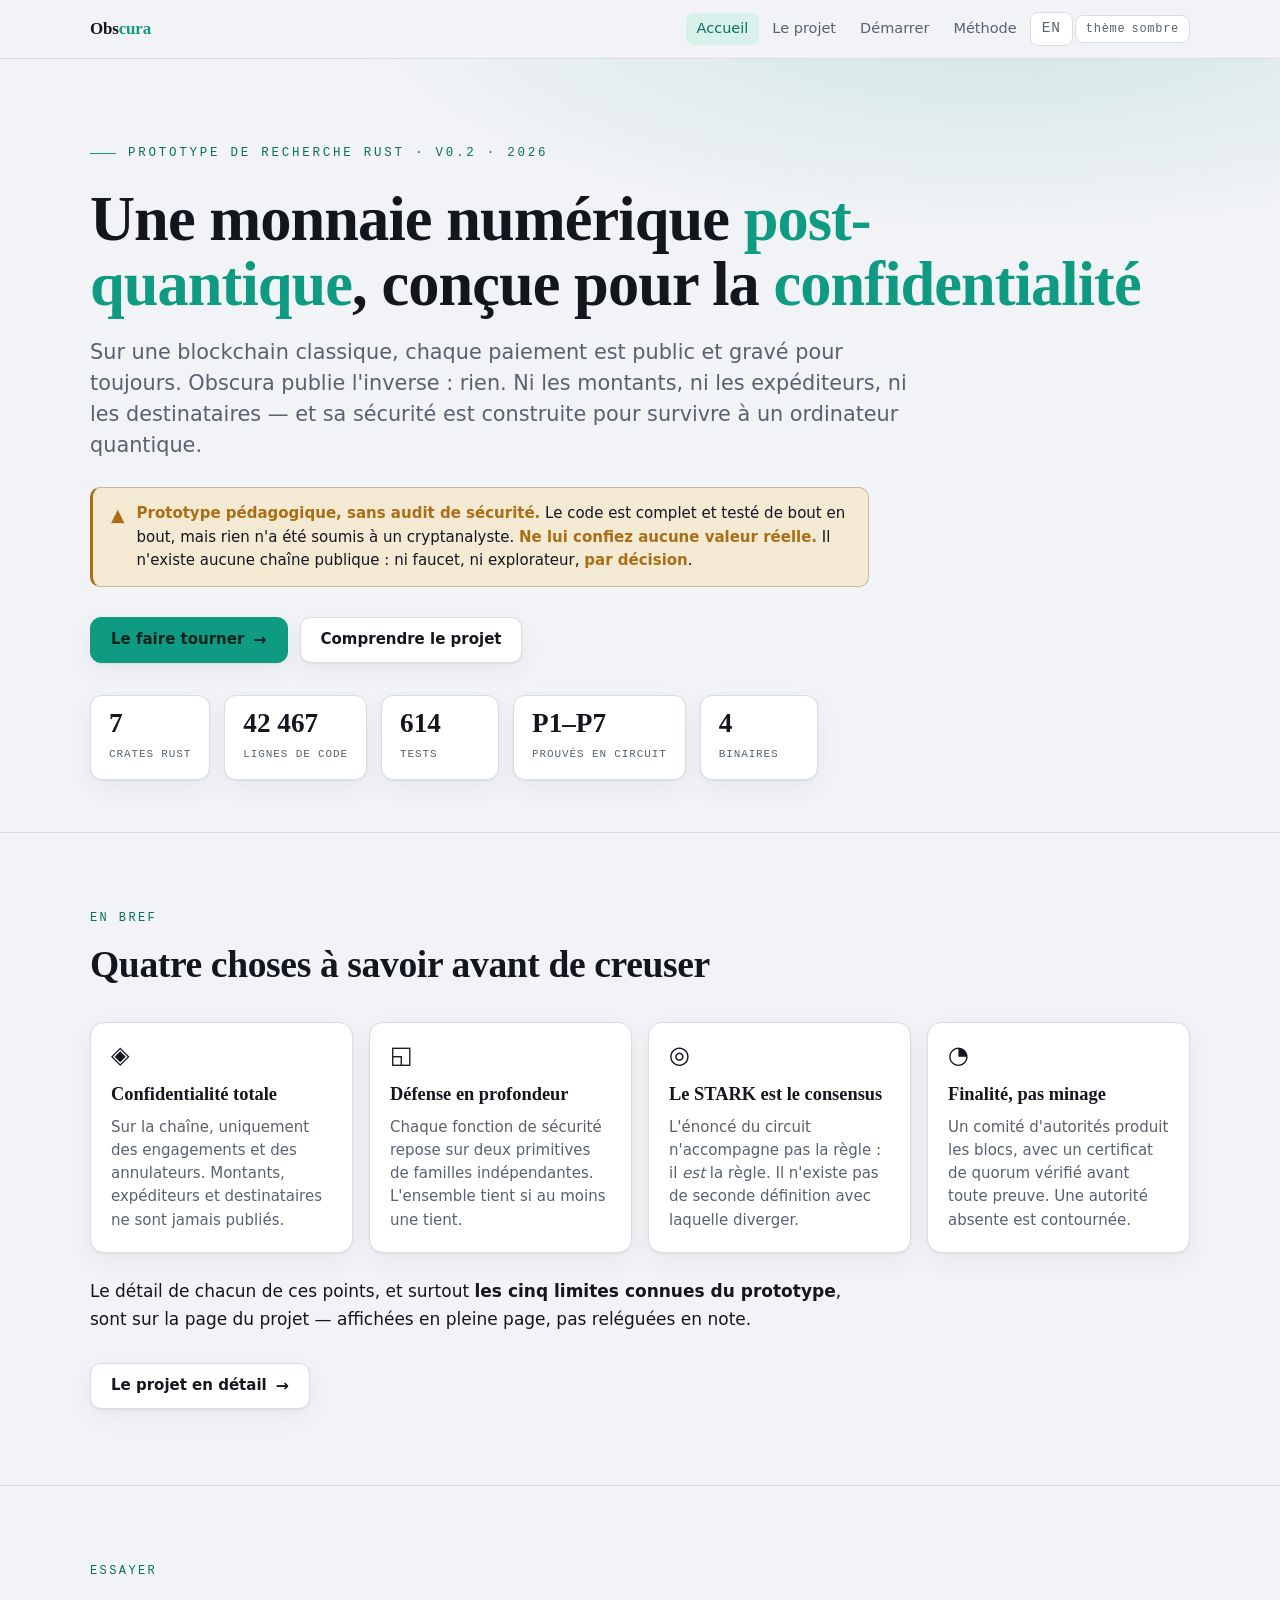
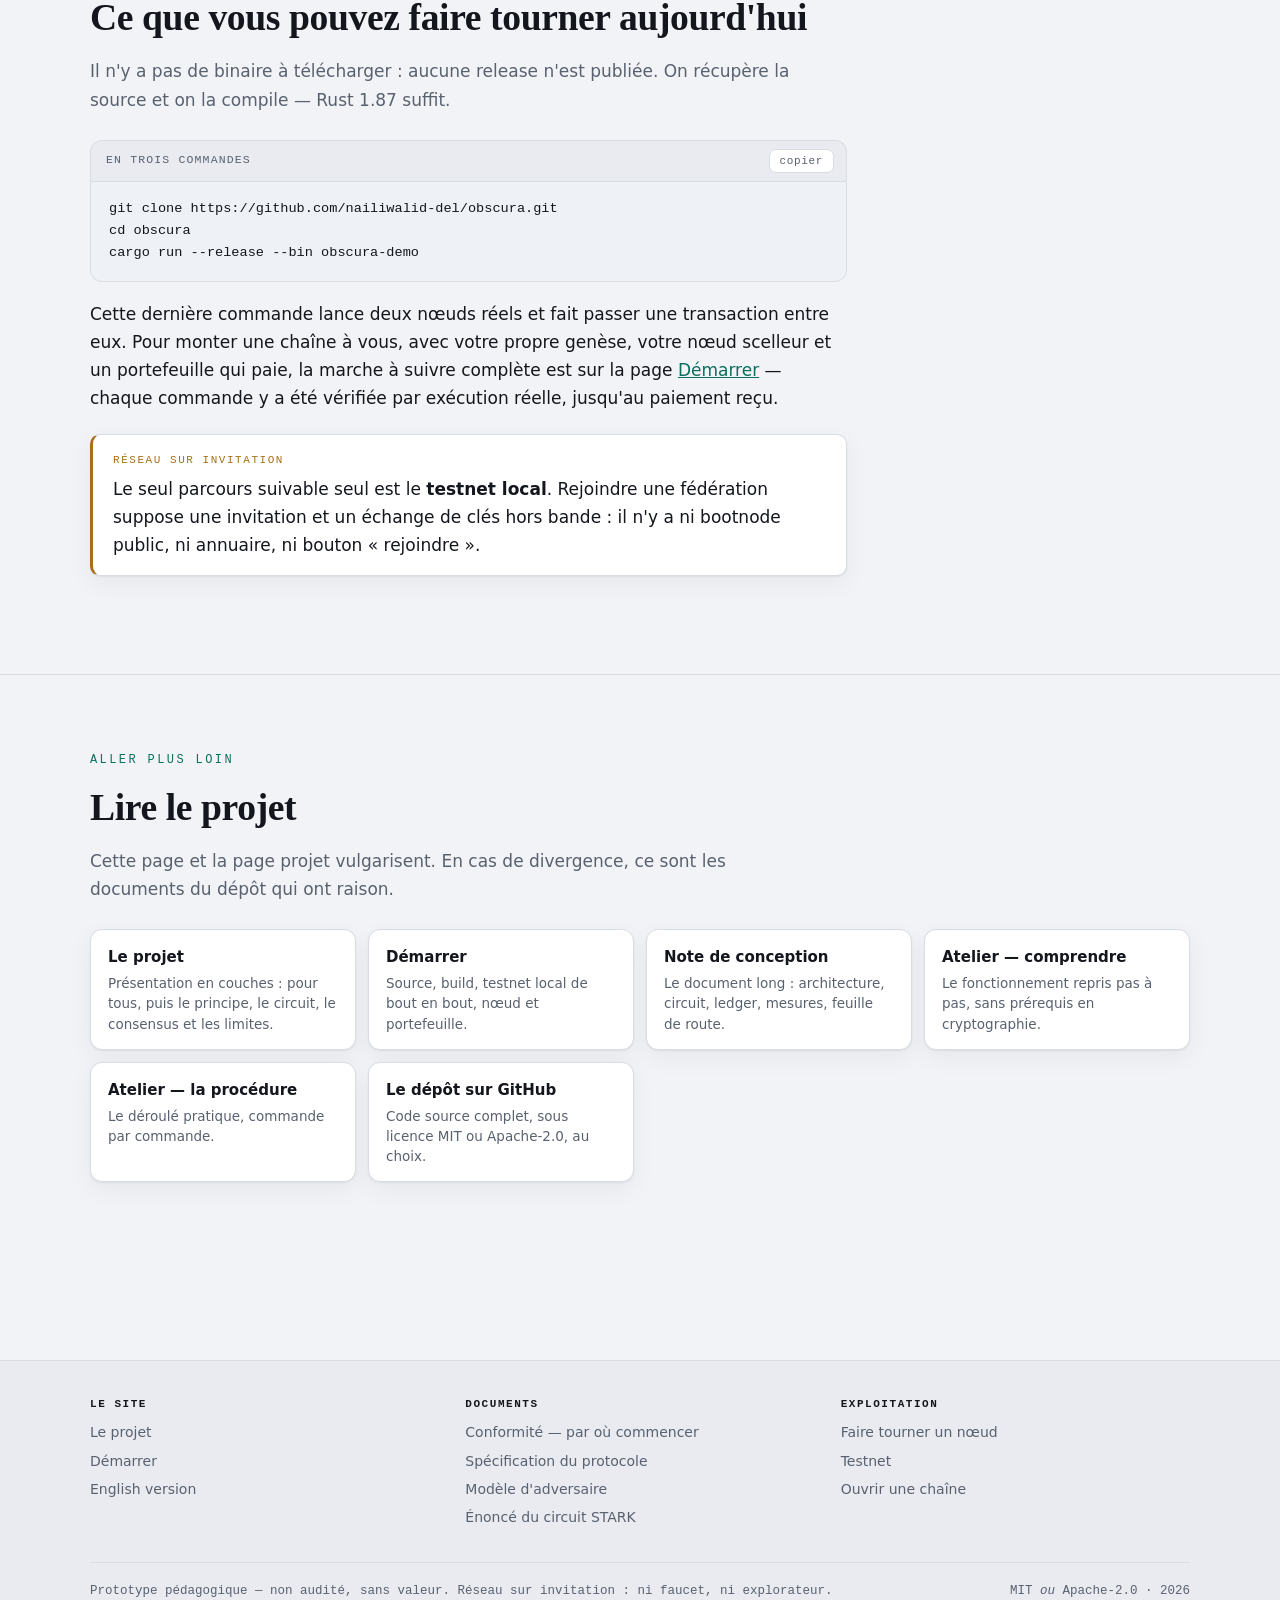
==== commit 4769ade3: "feat(site): page Méthode bilingue — un p = 0,019 qui devient p = 0,39 Le site affirmait la séparatio" ====
--- a/docs/index.html
+++ b/docs/index.html
@@ -21,6 +21,7 @@
       <a href="index.html" aria-current="page">Accueil</a>
       <a href="obscura.html">Le projet</a>
       <a href="demarrer.html">Démarrer</a>
+      <a href="methode.html">Méthode</a>
       <a class="ctrl" href="en/index.html" hreflang="en" lang="en">EN</a>
       <button type="button" class="ctrl" data-theme-toggle aria-pressed="false">
         thème <span data-theme-label>sombre</span>
--- a/docs/assets/site.css
+++ b/docs/assets/site.css
@@ -16,6 +16,7 @@
   --done:#0f8f6c; --pending:#8b94a2; --code-bg:#eef1f5;
   --shadow:0 1px 2px rgba(20,22,29,.06),0 8px 24px rgba(20,22,29,.05);
   --on-accent:#06231d;
+  --serie-a:#a86f16; --serie-b:#0f9a82; /* series graphiques, validees CVD */
 }
 @media (prefers-color-scheme:dark){
   :root{
@@ -25,6 +26,7 @@
     --done:#33c99a; --pending:#69727f; --code-bg:#161a22;
     --shadow:0 1px 2px rgba(0,0,0,.4),0 10px 30px rgba(0,0,0,.35);
     --on-accent:#06231d;
+    --serie-a:#bc8b39; --serie-b:#1da487; /* series graphiques, validees CVD */
   }
 }
 :root[data-theme="light"]{
@@ -34,6 +36,7 @@
   --done:#0f8f6c; --pending:#8b94a2; --code-bg:#eef1f5;
   --shadow:0 1px 2px rgba(20,22,29,.06),0 8px 24px rgba(20,22,29,.05);
   --on-accent:#06231d;
+  --serie-a:#a86f16; --serie-b:#0f9a82; /* series graphiques, validees CVD */
 }
 :root[data-theme="dark"]{
   --ink:#e7eaf1; --paper:#0c0e13; --surface:#14171f; --surface-2:#1b1f2a;
@@ -42,6 +45,7 @@
   --done:#33c99a; --pending:#69727f; --code-bg:#161a22;
   --shadow:0 1px 2px rgba(0,0,0,.4),0 10px 30px rgba(0,0,0,.35);
   --on-accent:#06231d;
+  --serie-a:#bc8b39; --serie-b:#1da487; /* series graphiques, validees CVD */
 }
 
 *{box-sizing:border-box}
